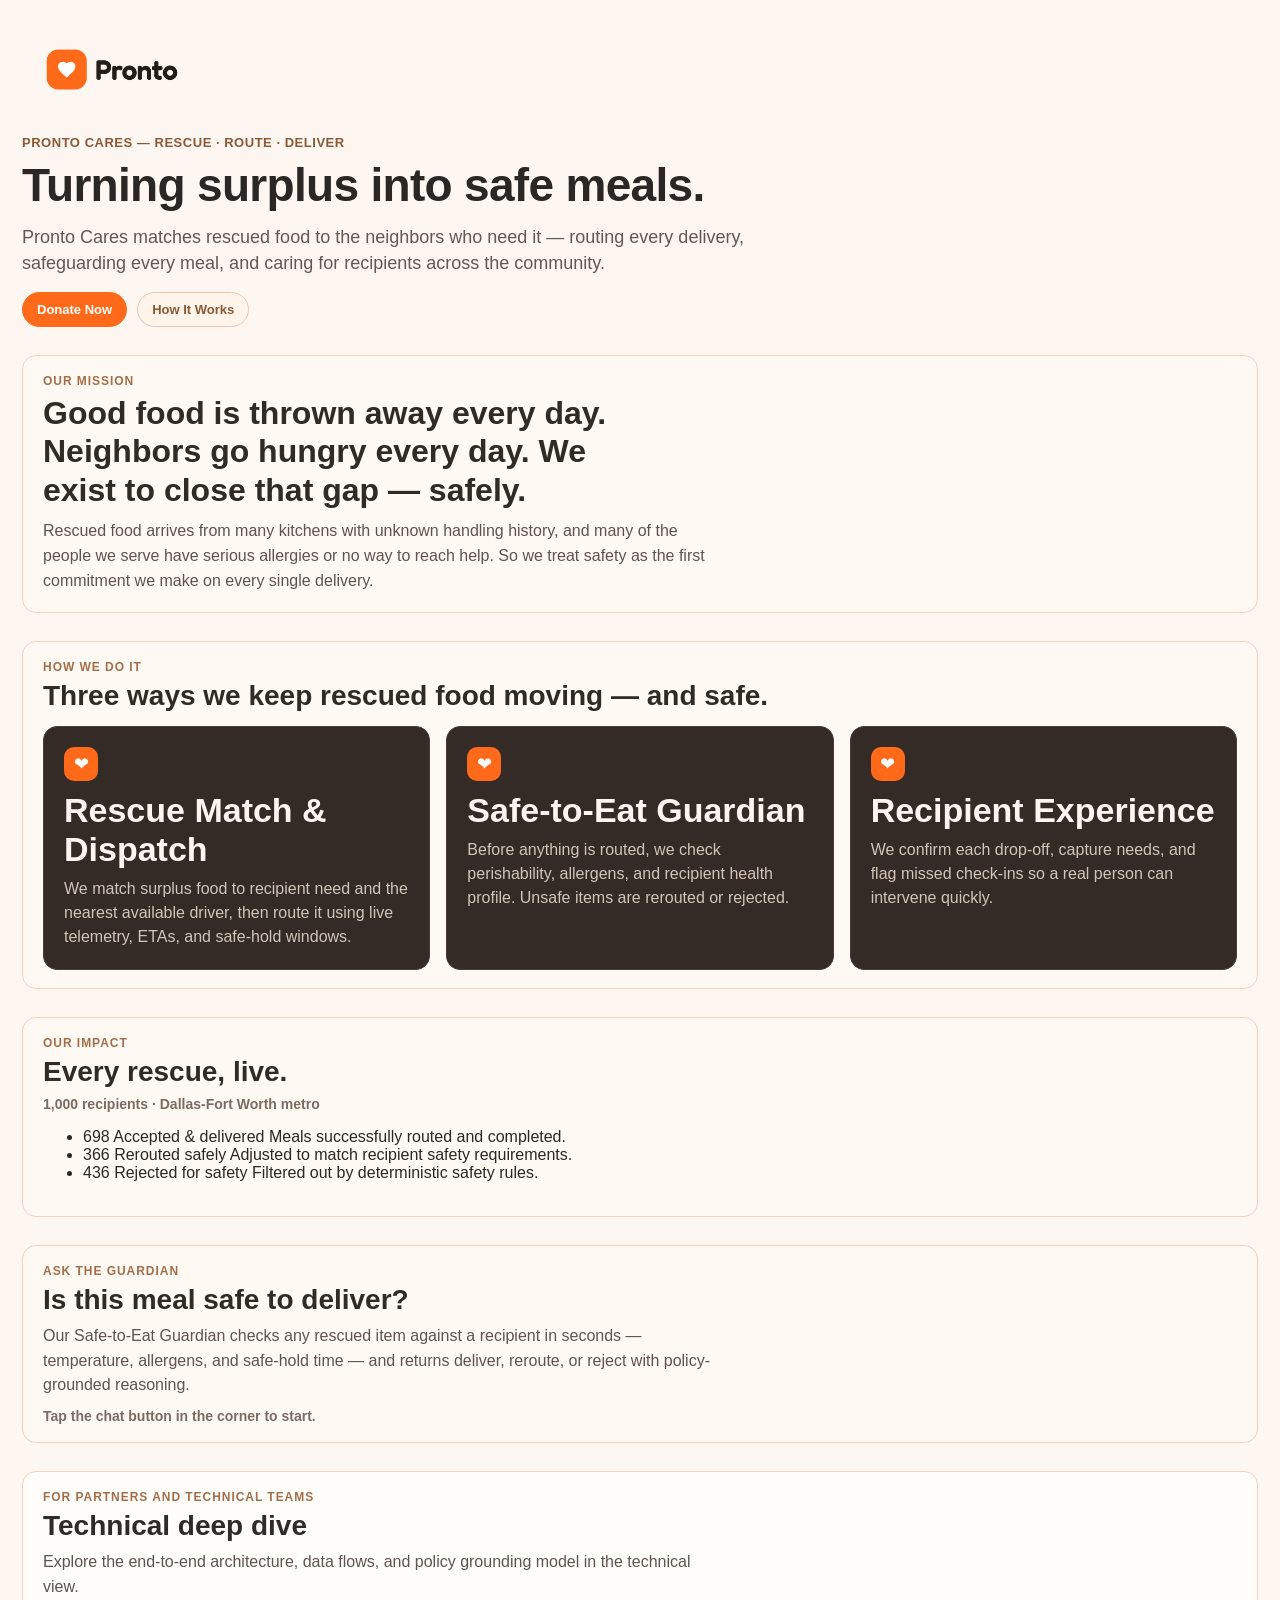
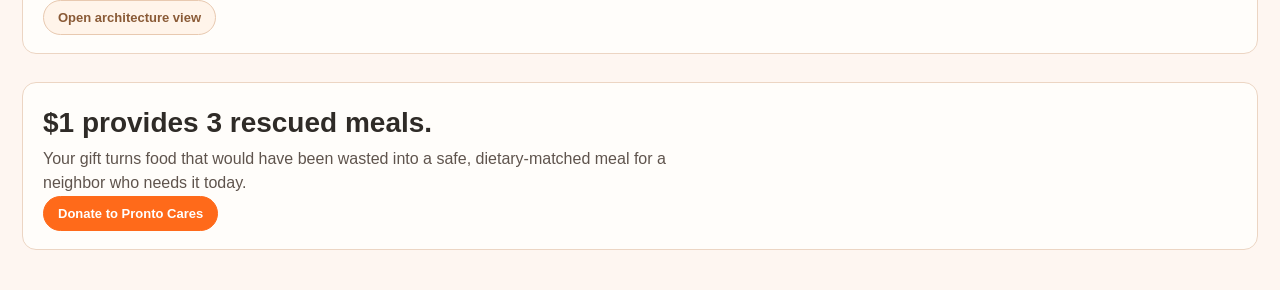
==== v2.html @ 7727426c "Add V2 mission-first redesign for side-by-side comparison. Create a separate v2 page with external-s" ====
<!doctype html>
<html lang="en">
  <head>
    <meta charset="UTF-8" />
    <meta name="viewport" content="width=device-width, initial-scale=1.0" />
    <title>Pronto Cares — V2</title>
    <link rel="icon" type="image/svg+xml" href="./assets/favicon-heart.svg" />
    <link rel="stylesheet" href="./styles.css" />
  </head>
  <body>
    <main class="page v2-page">
      <header class="hero v2-hero" id="home">
        <img class="hero-logo" src="./extracted_images/pronto-logo-primary.png" alt="Pronto logo" />
        <p class="v2-kicker">Pronto Cares — Rescue · Route · Deliver</p>
        <h1>Turning surplus into safe meals.</h1>
        <p class="hero-subtitle">
          Pronto Cares matches rescued food to the neighbors who need it — routing every delivery,
          safeguarding every meal, and caring for recipients across the community.
        </p>
        <div class="v2-cta-row">
          <a class="v2-btn v2-btn-primary" href="#donate">Donate Now</a>
          <a class="v2-btn v2-btn-secondary" href="#how-it-works">How It Works</a>
        </div>
      </header>

      <section class="v2-block" id="mission">
        <p class="eyebrow">Our Mission</p>
        <h2 class="v2-section-title">
          Good food is thrown away every day. Neighbors go hungry every day. We exist to close that
          gap — safely.
        </h2>
        <p class="v2-section-body">
          Rescued food arrives from many kitchens with unknown handling history, and many of the
          people we serve have serious allergies or no way to reach help. So we treat safety as the
          first commitment we make on every single delivery.
        </p>
      </section>

      <section class="v2-block" id="how-it-works">
        <p class="eyebrow">How We Do It</p>
        <h2 class="section-heading v2-heading-tight">Three ways we keep rescued food moving — and safe.</h2>
        <section class="agent-grid">
          <article class="agent-card">
            <div class="agent-chip" aria-hidden="true">❤</div>
            <h3>Rescue Match &amp; Dispatch</h3>
            <p>
              We match surplus food to recipient need and the nearest available driver, then route
              it using live telemetry, ETAs, and safe-hold windows.
            </p>
          </article>
          <article class="agent-card">
            <div class="agent-chip" aria-hidden="true">❤</div>
            <h3>Safe-to-Eat Guardian</h3>
            <p>
              Before anything is routed, we check perishability, allergens, and recipient health
              profile. Unsafe items are rerouted or rejected.
            </p>
          </article>
          <article class="agent-card">
            <div class="agent-chip" aria-hidden="true">❤</div>
            <h3>Recipient Experience</h3>
            <p>
              We confirm each drop-off, capture needs, and flag missed check-ins so a real person
              can intervene quickly.
            </p>
          </article>
        </section>
      </section>

      <section class="v2-block" id="impact">
        <p class="eyebrow">Our Impact</p>
        <h2 class="section-heading v2-heading-tight">Every rescue, live.</h2>
        <p class="v2-inline-meta">1,000 recipients · Dallas-Fort Worth metro</p>
        <ul class="pc-impact__metrics" aria-label="Impact metrics">
          <li class="pc-metric">
            <span class="pc-metric__value">698</span>
            <span class="pc-metric__label">Accepted &amp; delivered</span>
            <span class="pc-metric__detail">Meals successfully routed and completed.</span>
          </li>
          <li class="pc-metric">
            <span class="pc-metric__value">366</span>
            <span class="pc-metric__label">Rerouted safely</span>
            <span class="pc-metric__detail">Adjusted to match recipient safety requirements.</span>
          </li>
          <li class="pc-metric">
            <span class="pc-metric__value">436</span>
            <span class="pc-metric__label">Rejected for safety</span>
            <span class="pc-metric__detail">Filtered out by deterministic safety rules.</span>
          </li>
        </ul>
      </section>

      <section class="v2-block v2-trust">
        <p class="eyebrow">Ask the Guardian</p>
        <h2 class="section-heading v2-heading-tight">Is this meal safe to deliver?</h2>
        <p class="v2-section-body">
          Our Safe-to-Eat Guardian checks any rescued item against a recipient in seconds —
          temperature, allergens, and safe-hold time — and returns deliver, reroute, or reject with
          policy-grounded reasoning.
        </p>
        <p class="v2-trust-note">Tap the chat button in the corner to start.</p>
      </section>

      <section class="v2-block v2-tech" id="technical">
        <p class="eyebrow">For Partners and Technical Teams</p>
        <h2 class="section-heading v2-heading-tight">Technical deep dive</h2>
        <p class="v2-section-body">
          Explore the end-to-end architecture, data flows, and policy grounding model in the
          technical view.
        </p>
        <a class="v2-btn v2-btn-secondary" href="./index.html#architecture">Open architecture view</a>
      </section>

      <section class="v2-block v2-donate" id="donate">
        <h2 class="section-heading v2-heading-tight">$1 provides 3 rescued meals.</h2>
        <p class="v2-section-body">
          Your gift turns food that would have been wasted into a safe, dietary-matched meal for a
          neighbor who needs it today.
        </p>
        <a class="v2-btn v2-btn-primary" href="#home">Donate to Pronto Cares</a>
      </section>
    </main>
  </body>
</html>
---- styles.css ----
:root {
  --bg: #fef6f1;
  --card: #fffdfa;
  --text: #2b2724;
  --muted: #6f655e;
  --accent: #ff6a1a;
  --accent-soft: #ffe0cc;
  --border: #efd8c8;
  --section-gap: 28px;
}

* {
  box-sizing: border-box;
}

body {
  margin: 0;
  font-family: "Avenir Next", "Nunito", "Segoe UI", sans-serif;
  background: var(--bg);
  color: var(--text);
}

.page {
  max-width: 1280px;
  margin: 0 auto;
  padding: 28px 22px 22px;
}

.hero {
  display: block;
  margin-bottom: 36px;
}

.hero-logo {
  display: block;
  width: min(180px, 34vw);
  height: auto;
  margin: 0 0 24px;
}

.hero-message {
  max-width: 820px;
}

.section-heading {
  margin: var(--section-gap) 0 12px;
  font-size: 28px;
  color: #2f2b27;
}

.hero-subtitle {
  margin: 12px 0 0;
  font-size: 18px;
  line-height: 1.45;
  color: #635852;
  max-width: 760px;
}

.narrative-grid {
  display: grid;
  grid-template-columns: 1fr;
  gap: 16px;
  margin-top: 20px;
}

.narrative {
  background: #fff9f4;
  border: 1px solid #ecd5c3;
  border-radius: 14px;
  padding: 20px;
}

.narrative h2 {
  margin: 6px 0 10px;
  font-size: clamp(1.45rem, 2.1vw, 1.9rem);
  line-height: 1.3;
  max-width: 32ch;
}

.narrative p {
  margin: 0;
  color: #5f544d;
  line-height: 1.5;
  font-size: 16px;
}

.narrative-card {
  margin-bottom: 0;
}

.challenge-section {
  border-left: 5px solid #f57a30;
}

.solution-section {
  border-left: 5px solid #d49a58;
}

.solution-agent-grid {
  margin-top: 14px;
  grid-template-columns: repeat(3, 1fr);
  gap: 16px;
}

.mission-section {
  border-left: 5px solid #8c6b51;
}

.source-note {
  margin-top: 10px !important;
  font-size: 12px !important;
  color: #8a7a70 !important;
}

.architecture-heading {
  margin-top: 32px;
}

.architecture-canvas {
  position: relative;
  background: #fff9f5;
  border: 1px solid #edd7c7;
  border-radius: 16px;
  padding: 20px;
}

.embedded-agents {
  background: #2a221d;
  border: 1px solid #3a302a;
  border-radius: 18px;
  padding: 28px 24px 24px;
  margin-bottom: 22px;
}

.eyebrow-dark {
  color: #d2c2b6;
}

.embedded-title {
  margin: 2px 0 10px;
  color: #fff7f2;
  font-size: 54px;
  line-height: 1.08;
  letter-spacing: -0.02em;
}

.embedded-subtitle {
  margin: 0 0 20px;
  max-width: 1100px;
  color: #d6cbc3;
  font-size: 18px;
  line-height: 1.45;
}

.agent-grid {
  display: grid;
  grid-template-columns: repeat(3, 1fr);
  gap: 16px;
}

.agent-card {
  background: #342b26;
  border: 1.5px solid #4a3d35;
  border-radius: 14px;
  padding: 20px;
}

.agent-chip {
  width: 34px;
  height: 34px;
  border-radius: 10px;
  display: inline-flex;
  align-items: center;
  justify-content: center;
  background: var(--accent);
  color: #fff;
  font-size: 18px;
  margin-bottom: 10px;
}

.agent-card h3 {
  margin: 0 0 8px;
  color: #fff5ef;
  font-size: 34px;
  line-height: 1.15;
}

.agent-card p {
  margin: 0;
  color: #d2c4ba;
  font-size: 16px;
  line-height: 1.5;
}

.eyebrow {
  margin: 0;
  text-transform: uppercase;
  letter-spacing: 0.08em;
  font-size: 12px;
  font-weight: 600;
  color: #a36f4a;
}

h1 {
  margin: 0;
  grid-column: 1 / span 1;
  font-size: 46px;
  line-height: 1.12;
  letter-spacing: -0.015em;
}

.review-badge {
  border: 1px solid var(--border);
  background: white;
  border-radius: 999px;
  padding: 10px 14px;
  font-size: 13px;
  color: #61524a;
  display: inline-flex;
  align-items: center;
  gap: 8px;
}

.dot {
  width: 12px;
  height: 12px;
  border-radius: 3px;
  background: var(--accent);
}

.layout {
  display: grid;
  grid-template-columns: 2fr 1fr;
  gap: 24px;
}

.row {
  display: grid;
  grid-template-columns: 1fr 1fr;
  gap: 16px;
}

.card {
  background: var(--card);
  border: 1.5px solid var(--border);
  border-radius: 14px;
  padding: 18px;
  margin-bottom: 16px;
  box-shadow: 0 1px 0 rgba(0, 0, 0, 0.02);
}

.card h2,
.card h3 {
  margin: 4px 0 8px;
}

.card p {
  margin: 0;
  color: var(--muted);
  line-height: 1.5;
}

.label {
  text-transform: uppercase;
  letter-spacing: 0.08em;
  color: #aa744f;
  font-size: 12px;
  font-weight: 600;
}

.card-wide {
  min-height: 138px;
}

.card-tall {
  min-height: 240px;
}

.rail-title {
  font-size: 12px;
  font-weight: 600;
  letter-spacing: 0.08em;
  text-transform: uppercase;
  color: #aa744f;
  margin-top: 6px;
  border-left: 3px solid var(--accent);
  padding-left: 8px;
}

.rail-subtitle {
  margin: 8px 0 14px;
  color: var(--muted);
  font-size: 14px;
}

.pill-row {
  list-style: none;
  padding: 0;
  margin: 14px 0 0;
  display: flex;
  flex-wrap: wrap;
  gap: 8px;
}

.pill-row li {
  font-size: 12px;
  background: #f7ece4;
  border: 1px solid #ebddd2;
  color: #5f5650;
  border-radius: 999px;
  padding: 6px 10px;
}

.fallback-tag {
  text-align: center;
  margin: 0 0 12px;
  color: #9a8d84;
  font-size: 12px;
}

.mono {
  font-family: ui-monospace, SFMono-Regular, Menlo, Monaco, Consolas, monospace;
  color: #b45f2e !important;
  font-size: 13px;
  margin-bottom: 10px !important;
}

.clickable {
  cursor: pointer;
  transition: all 140ms ease;
}

.clickable:hover {
  transform: translateY(-1px);
  border-color: #ebb182;
}

.clickable.active {
  border-color: var(--accent);
  box-shadow: 0 0 0 3px var(--accent-soft);
}

.architecture-card {
  position: relative;
}

.architecture-toggle {
  margin-top: 12px;
  border: 1px solid #e8c9b0;
  border-radius: 999px;
  background: #fff4ea;
  color: #8a5a36;
  font-size: 12px;
  font-weight: 700;
  letter-spacing: 0.02em;
  padding: 6px 10px;
  cursor: pointer;
}

.architecture-toggle::before {
  content: "▸";
  margin-right: 6px;
}

.architecture-card.expanded .architecture-toggle::before {
  content: "▾";
}

.flow-details {
  max-height: 0;
  overflow: hidden;
  opacity: 0;
  margin-top: 0;
  transition: max-height 240ms ease, opacity 180ms ease, margin-top 180ms ease;
}

.architecture-card.expanded .flow-details {
  max-height: 220px;
  opacity: 1;
  margin-top: 10px;
}

.flow-details p {
  margin: 0 0 6px;
  font-size: 13px;
  line-height: 1.45;
}

.flow-details p:last-child {
  margin-bottom: 0;
}

.channels-card h2 {
  margin-bottom: 6px;
}

.channel-list {
  list-style: none;
  padding: 0;
  margin-top: 12px;
  display: grid;
  gap: 8px;
}

.channel-item {
  display: flex;
  align-items: center;
  gap: 10px;
  background: #fff3e9;
  border: 1px solid #efd7c4;
  border-radius: 10px;
  padding: 8px 10px;
  font-weight: 700;
  color: #5f4e43;
}

.channel-logo {
  width: 26px;
  height: 26px;
  display: inline-flex;
  flex: 0 0 26px;
}

.channel-logo svg {
  width: 100%;
  height: 100%;
}

.agent-card.clickable:hover {
  border-color: #ff995e;
}

.agent-card.clickable.active {
  border-color: var(--accent);
  box-shadow: 0 0 0 3px rgba(255, 106, 26, 0.22);
}

.personas {
  display: grid;
  grid-template-columns: repeat(3, 1fr);
  gap: 14px;
  margin-top: 12px;
  margin-bottom: var(--section-gap);
}

.persona-card {
  background: #fffdfa;
  border: 1.5px solid #ecd5c3;
  border-radius: 14px;
  padding: 16px;
}

.persona-card h3 {
  margin: 10px 0 6px;
  font-size: 22px;
}

.persona-card p {
  margin: 0;
  color: #61554d;
  line-height: 1.45;
}

.persona-card p + p {
  margin-top: 6px;
}

.persona-role {
  color: #8a7a70 !important;
  font-size: 14px;
}

.persona-avatar {
  width: 56px;
  height: 56px;
  border-radius: 999px;
  display: inline-flex;
  align-items: center;
  justify-content: center;
  font-weight: 800;
  color: #fff;
  font-size: 24px;
}

.persona-avatar.donor {
  background: linear-gradient(140deg, #ff8d4a, #f26b1d);
}

.persona-avatar.driver {
  background: linear-gradient(140deg, #4b6a89, #2f4358);
}

.persona-avatar.recipient {
  background: linear-gradient(140deg, #7d5d4a, #5a4234);
}

.persona-avatar-image {
  width: 72px;
  height: 72px;
  border-radius: 999px;
  display: block;
  border: 1px solid #e6d0c0;
  background: #fff7f1;
}

.asset-section {
  margin-top: var(--section-gap);
  background: #fff9f4;
  border: 1.5px solid #ecd5c3;
  border-radius: 14px;
  padding: 18px 20px;
}

.asset-heading {
  margin: 6px 0 8px;
  font-size: 24px;
  line-height: 1.2;
  color: #2f2b27;
}

.asset-subtitle {
  margin: 0;
  color: #61554d;
  line-height: 1.45;
  max-width: 700px;
}

.asset-flow {
  margin-top: 14px;
}

.asset-flow-toolbar {
  display: flex;
  align-items: center;
  gap: 8px;
  flex-wrap: wrap;
}

.asset-flow-btn {
  border: 1px solid #e8c9b0;
  border-radius: 999px;
  background: #fff4ea;
  color: #8a5a36;
  font-size: 12px;
  font-weight: 700;
  padding: 6px 10px;
  cursor: pointer;
}

.asset-flow-btn:disabled {
  opacity: 0.5;
  cursor: not-allowed;
}

.asset-flow-step {
  color: #7f6b5e;
  font-size: 12px;
  font-weight: 700;
}

.asset-flow-narration {
  margin: 12px 0 14px;
  color: #574c45;
  line-height: 1.5;
}

.asset-flow-canvas {
  border: 1px solid #ecd5c3;
  border-radius: 10px;
  background: #fffdfa;
  overflow: auto;
  max-height: 70vh;
}

.asset-flow-layer {
  position: relative;
}

.asset-flow-edges {
  position: absolute;
  inset: 0;
  width: 100%;
  height: 100%;
}

.asset-edge {
  stroke: #c6b4a6;
  stroke-width: 2;
  opacity: 0.55;
}

.asset-edge-solid {
  stroke-dasharray: none;
}

.asset-edge-dashed {
  stroke-dasharray: 8 5;
}

.asset-edge-dotted {
  stroke-dasharray: 2 6;
}

.asset-edge.active {
  stroke: #f26b1d;
  opacity: 1;
  stroke-width: 2.6;
}

.asset-edge.is-animated {
  stroke-dasharray: 10 8;
  animation: edge-dash 1.4s linear infinite;
}

.asset-flow-nodes {
  position: absolute;
  inset: 0;
}

.asset-node {
  position: absolute;
  width: 180px;
  transform: translate(-50%, -50%);
  background: #fff9f4;
  border: 2px solid #d8c6b8;
  border-radius: 12px;
  padding: 8px 10px;
  box-shadow: 0 1px 0 rgba(0, 0, 0, 0.04);
  transition: transform 140ms ease, box-shadow 140ms ease, border-color 140ms ease;
}

.asset-node.active {
  border-color: #f26b1d !important;
  box-shadow: 0 0 0 3px rgba(242, 107, 29, 0.18);
  transform: translate(-50%, -50%) translateY(-1px);
}

.asset-node h3 {
  margin: 6px 0 0;
  font-size: 13px;
  line-height: 1.3;
  color: #3d322c;
}

.asset-node-icon {
  font-size: 18px;
  line-height: 1;
}

/* V2 comparison page */
.v2-page {
  padding-bottom: 40px;
}

.v2-hero {
  margin-bottom: var(--section-gap);
}

.v2-kicker {
  margin: 0 0 10px;
  color: #8a5a36;
  font-size: 13px;
  font-weight: 700;
  letter-spacing: 0.04em;
  text-transform: uppercase;
}

.v2-cta-row {
  display: flex;
  gap: 10px;
  margin-top: 16px;
  flex-wrap: wrap;
}

.v2-btn {
  display: inline-flex;
  align-items: center;
  justify-content: center;
  border-radius: 999px;
  padding: 9px 14px;
  font-size: 13px;
  font-weight: 700;
  text-decoration: none;
}

.v2-btn-primary {
  background: var(--accent);
  border: 1px solid var(--accent);
  color: #fff;
}

.v2-btn-secondary {
  background: #fff4ea;
  border: 1px solid #e8c9b0;
  color: #8a5a36;
}

.v2-block {
  margin-top: var(--section-gap);
  background: #fff9f4;
  border: 1.5px solid #ecd5c3;
  border-radius: 14px;
  padding: 18px 20px;
}

.v2-section-title {
  margin: 6px 0 10px;
  font-size: clamp(1.5rem, 2.5vw, 2.2rem);
  line-height: 1.2;
  color: #2f2b27;
  max-width: 32ch;
}

.v2-section-body {
  margin: 0;
  color: #5f544d;
  line-height: 1.55;
  max-width: 75ch;
}

.v2-heading-tight {
  margin: 6px 0 8px;
}

.v2-inline-meta {
  margin: 0 0 12px;
  color: #7a6c63;
  font-size: 14px;
  font-weight: 600;
}

.v2-block .agent-grid {
  margin-top: 14px;
}

.v2-trust-note {
  margin: 10px 0 0;
  color: #7a6c63;
  font-size: 14px;
  font-weight: 600;
}

.v2-tech,
.v2-donate {
  background: #fffdfa;
}

@keyframes edge-dash {
  to {
    stroke-dashoffset: -26;
  }
}

@media (max-width: 980px) {
  .hero-logo {
    width: min(150px, 48vw);
    margin-bottom: 14px;
  }
  .hero {
    margin-bottom: 24px;
  }
  .hero-message {
    max-width: 100%;
  }
  .narrative-grid {
    grid-template-columns: 1fr;
    margin-top: 20px;
  }
  .layout {
    grid-template-columns: 1fr;
  }
  .hero {
    grid-template-columns: 1fr;
  }
  h1 {
    font-size: 34px;
    line-height: 1.12;
  }
  .row {
    grid-template-columns: 1fr;
  }
  .agent-grid {
    grid-template-columns: 1fr;
  }
  .personas {
    grid-template-columns: 1fr;
  }
  .embedded-title {
    font-size: 34px;
  }
  .embedded-subtitle {
    font-size: 16px;
  }
  .agent-card h3 {
    font-size: 26px;
  }
  .agent-card p {
    font-size: 15px;
  }
  .narrative h2 {
    font-size: 24px;
  }
  .v2-block {
    padding: 16px;
  }
  .v2-section-title {
    font-size: 28px;
  }
}
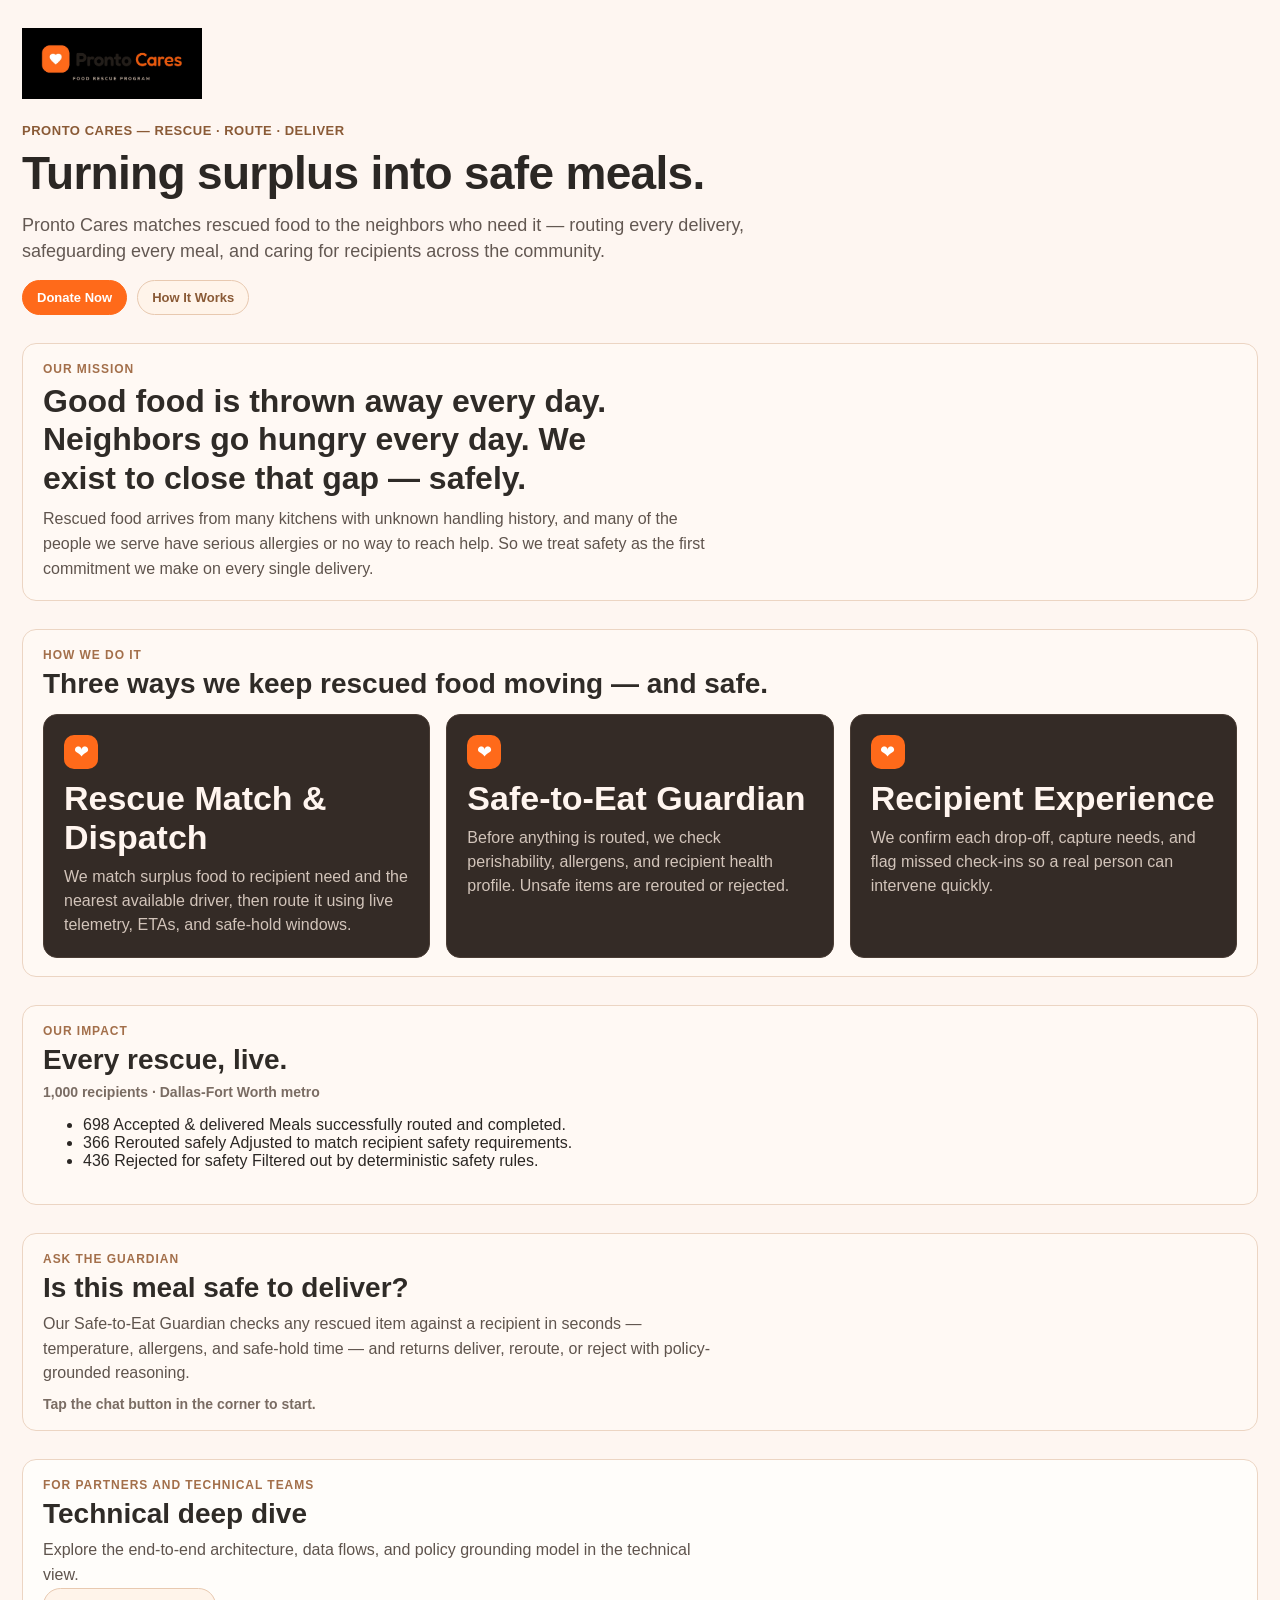
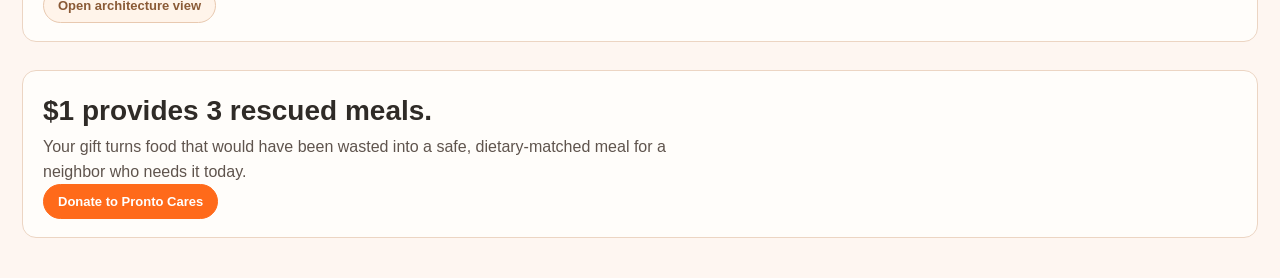
==== commit 2acc24c9: "Replace header logo with external-site lockup asset. Add the provided Pronto Cares lockup image to p" ====
--- a/v2.html
+++ b/v2.html
@@ -10,7 +10,7 @@
   <body>
     <main class="page v2-page">
       <header class="hero v2-hero" id="home">
-        <img class="hero-logo" src="./extracted_images/pronto-logo-primary.png" alt="Pronto logo" />
+        <img class="hero-logo" src="./assets/pronto-cares-lockup.png" alt="Pronto logo" />
         <p class="v2-kicker">Pronto Cares — Rescue · Route · Deliver</p>
         <h1>Turning surplus into safe meals.</h1>
         <p class="hero-subtitle">
